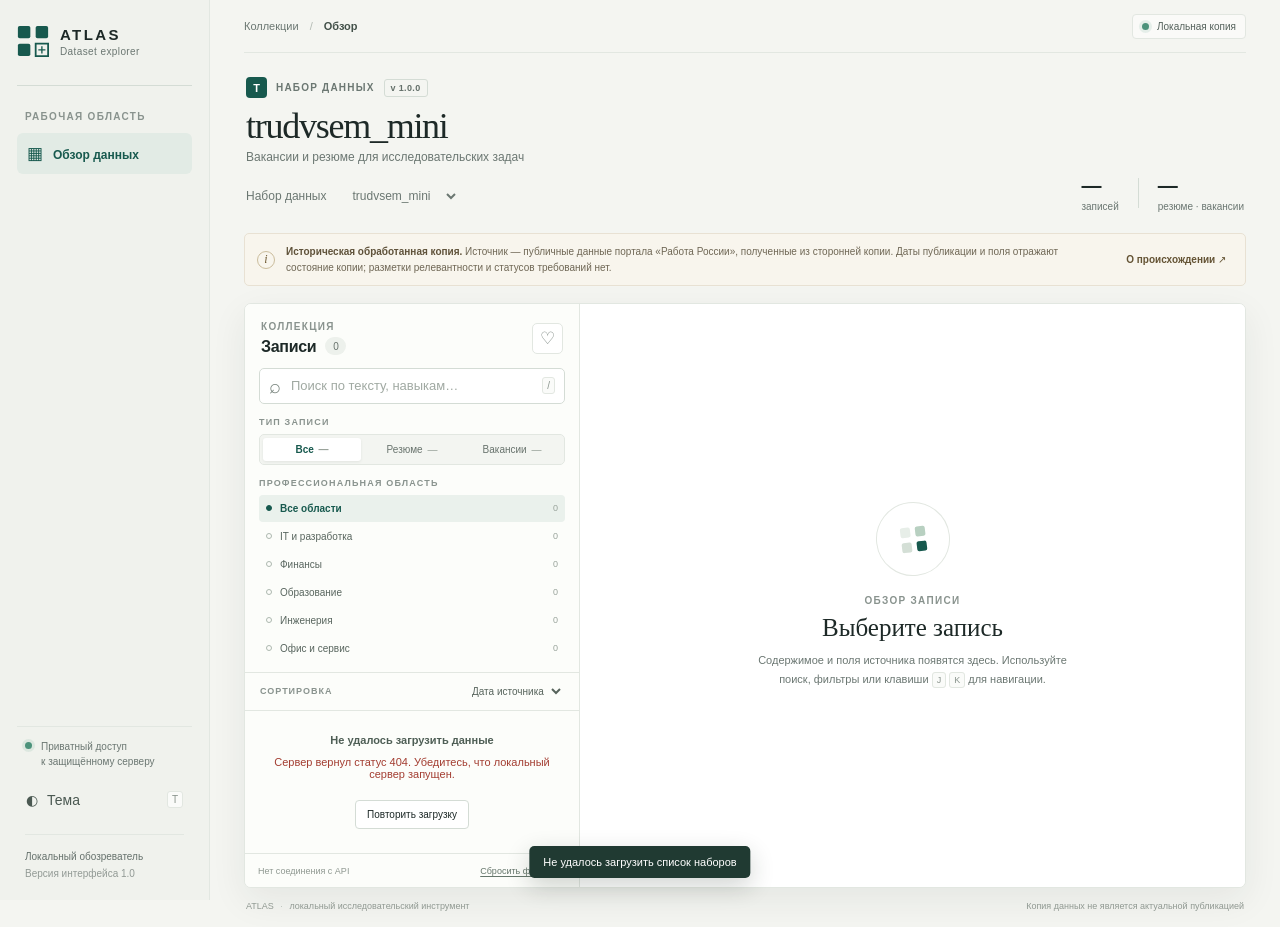
==== web/dataset_viewer/index.html @ a567928f "feat: add dataset viewer Add configurable local viewer, assets and repository safety tests." ====
<!doctype html>
<html lang="ru">
<head>
  <meta charset="utf-8">
  <meta name="viewport" content="width=device-width, initial-scale=1">
  <meta name="color-scheme" content="light dark">
  <meta name="theme-color" content="#f4f5f1">
  <title>trudvsem_mini — ATLAS</title>
  <link rel="stylesheet" href="styles.css">
  <script src="app.js" defer></script>
</head>
<body>
  <a class="skip-link" href="#record-list">Перейти к списку записей</a>
  <div class="app-shell">
    <aside class="rail" aria-label="Навигация">
      <a class="brand" href="#" aria-label="ATLAS — обозреватель датасетов">
        <svg class="brand-mark" viewBox="0 0 36 36" aria-hidden="true"><rect x="1" y="1" width="14" height="14" rx="2"/><rect x="21" y="1" width="14" height="14" rx="2"/><rect x="1" y="21" width="14" height="14" rx="2"/><path d="M21 21h14v14H21z" fill="none" stroke="currentColor" stroke-width="2"/><path d="M24 28h8M28 24v8" stroke="currentColor" stroke-width="1.5"/></svg>
        <span><strong>ATLAS</strong><small>Dataset explorer</small></span>
      </a>
      <div class="rail-rule"></div>
      <p class="eyebrow rail-label">РАБОЧАЯ ОБЛАСТЬ</p>
      <button class="nav-item active" type="button" aria-current="page"><span class="nav-icon" aria-hidden="true">▦</span>Обзор данных</button>
      <div class="rail-bottom">
        <div class="local-note"><span class="local-dot"></span><span>Приватный доступ<br>к защищённому серверу</span></div>
        <button class="theme-button" id="theme-toggle" type="button" aria-label="Включить тёмную тему" title="Сменить тему"><span aria-hidden="true">◐</span><span>Тема</span><kbd>T</kbd></button>
        <div class="rail-foot">Локальный обозреватель<br><span>Версия интерфейса 1.0</span></div>
      </div>
    </aside>

    <main class="workspace">
      <header class="topbar">
        <div class="crumb"><span>Коллекции</span><span class="crumb-slash">/</span><strong>Обзор</strong></div>
        <div class="topbar-right"><span class="local-badge"><i></i>Локальная копия</span><button class="mobile-back" id="mobile-back" type="button" hidden>← К списку</button></div>
      </header>
      <section class="dataset-heading" aria-labelledby="dataset-title">
        <div class="heading-main"><div class="heading-kicker"><span class="dataset-mark" aria-hidden="true">T</span><span>НАБОР ДАННЫХ</span><span class="version" id="dataset-version">v 1.0.0</span></div><h1 id="dataset-title">trudvsem_mini</h1><p class="heading-subtitle">Вакансии и резюме для исследовательских задач</p><label class="dataset-picker">Набор данных <select id="dataset-select" aria-label="Набор данных"><option value="mini">trudvsem_mini</option></select></label></div>
        <div class="heading-metrics"><div><strong id="total-count">—</strong><span>записей</span></div><span class="metric-divider"></span><div><strong id="dataset-counts">—</strong><span>резюме · вакансии</span></div></div>
      </section>
      <div class="provenance-note" role="note"><span class="note-icon" aria-hidden="true">i</span><p><strong>Историческая обработанная копия.</strong> Источник — публичные данные портала «Работа России», полученные из сторонней копии. Даты публикации и поля отражают состояние копии; разметки релевантности и статусов требований нет.</p><button id="source-toggle" type="button" aria-expanded="false">О происхождении <span aria-hidden="true">↗</span></button></div>
      <div id="source-details" class="source-details" hidden></div>

      <section class="browser" aria-label="Обозреватель записей">
        <aside class="list-pane" id="list-pane" aria-label="Фильтры и список записей">
          <div class="list-header"><div><p class="eyebrow">КОЛЛЕКЦИЯ</p><h2>Записи <span class="count-pill" id="filtered-count">0</span></h2></div><button id="favorite-filter" class="icon-button" type="button" aria-label="Показывать только избранное" aria-pressed="false" title="Избранное">♡</button></div>
          <label class="search-box"><span aria-hidden="true">⌕</span><span class="sr-only">Поиск по записям</span><input id="search-input" type="search" placeholder="Поиск по тексту, навыкам…" autocomplete="off"><kbd>/</kbd></label>
          <div class="filter-block"><div class="filter-label">ТИП ЗАПИСИ</div><div class="segmented" role="group" aria-label="Фильтр по типу"><button type="button" class="type-filter selected" data-kind="all" aria-pressed="true">Все <span id="count-all">—</span></button><button type="button" class="type-filter" data-kind="resume" aria-pressed="false">Резюме <span id="count-resume">—</span></button><button type="button" class="type-filter" data-kind="vacancy" aria-pressed="false">Вакансии <span id="count-vacancy">—</span></button></div></div>
          <div class="filter-block group-filter"><div class="filter-label">ПРОФЕССИОНАЛЬНАЯ ОБЛАСТЬ</div><div id="group-options" class="group-options"></div></div>
          <div class="sort-row"><label for="sort-select">СОРТИРОВКА</label><select id="sort-select"><option value="source-date">Дата источника</option><option value="title">Название</option><option value="length">Длина текста</option></select></div>
          <div id="record-list" class="record-list" role="listbox" aria-label="Записи датасета" tabindex="0"><div class="loading-state"><span class="spinner" aria-hidden="true"></span><span>Загрузка локального набора…</span></div></div>
          <div class="list-footer"><span id="list-summary">Подключение к локальному API</span><button id="clear-filters" type="button">Сбросить фильтры</button></div>
        </aside>

        <section class="reader" id="reader" aria-label="Просмотр записи" aria-live="polite">
          <div class="reader-empty" id="reader-empty"><div class="empty-art" aria-hidden="true"><span></span><span></span><span></span><span></span></div><p class="eyebrow">ОБЗОР ЗАПИСИ</p><h2>Выберите запись</h2><p>Содержимое и поля источника появятся здесь. Используйте поиск, фильтры или клавиши <kbd>J</kbd> <kbd>K</kbd> для навигации.</p></div>
          <div id="reader-content" hidden></div>
        </section>
      </section>
      <footer class="page-footer"><span>ATLAS <span class="footer-dot">·</span> локальный исследовательский инструмент</span><span>Копия данных не является актуальной публикацией</span></footer>
    </main>
  </div>
  <div id="toast" class="toast" role="status" aria-live="polite"></div>
</body>
</html>
---- web/dataset_viewer/styles.css ----
@charset "UTF-8";
[hidden] { display: none !important; }
:root { --content-ink: #3f4c45; }
:root[data-theme="dark"] { --content-ink: #c7d2cb; }
body .summary-text, body .text-panel, body .json-panel, body .meta-item dd { color: var(--content-ink); }
body .summary-text, body .text-panel { font-size: 15px; line-height: 1.75; }
body .json-panel, body .meta-item dd, body .skill-chip { font-size: 12px; }
body .record-title { font-size: 12px; }
body .record-meta { font-size: 10px; }
body .search-box input { font-size: 13px; }
body .detail-topline, body .detail-actions { flex-wrap: wrap; gap: 8px; }
:root[data-theme="dark"] .list-pane { background: var(--paper-soft); }
:root[data-theme="dark"] .theme-button,
:root[data-theme="dark"] .crumb strong,
:root[data-theme="dark"] .local-badge,
:root[data-theme="dark"] .source-card summary,
:root[data-theme="dark"] .action-button,
:root[data-theme="dark"] .sort-row select { color: var(--muted); }
:root[data-theme="dark"] .group-option,
:root[data-theme="dark"] .tab-button,
:root[data-theme="dark"] .list-footer,
:root[data-theme="dark"] .list-footer button,
:root[data-theme="dark"] .record-meta,
:root[data-theme="dark"] .detail-kind,
:root[data-theme="dark"] .detail-id { color: var(--muted); }
:root{color-scheme:light;--bg:#f4f5f1;--paper:#fff;--paper-soft:#fafbf8;--ink:#1d2927;--muted:#6b7772;--faint:#89938e;--line:#e2e7e1;--line-strong:#d4dcd5;--accent:#17594e;--accent-strong:#12483f;--accent-soft:#e8f1ed;--sand:#f5f0e6;--sand-ink:#725d37;--danger:#a33d31;--shadow:0 12px 36px rgba(29,49,42,.07);--sans:Inter,"Helvetica Neue",Arial,"Noto Sans",sans-serif;--serif:Georgia,"Times New Roman",serif;font-family:var(--sans);font-size:14px;color:var(--ink);background:var(--bg);font-synthesis:none;text-rendering:optimizeLegibility}*{box-sizing:border-box}body{margin:0;min-width:320px;min-height:100vh;background:var(--bg)}button,input,select{font:inherit;color:inherit}button{cursor:pointer}button:focus-visible,a:focus-visible,input:focus-visible,select:focus-visible,[tabindex]:focus-visible{outline:3px solid #5e9f8b;outline-offset:2px}::selection{background:#cde2d8;color:var(--ink)}.sr-only{position:absolute;width:1px;height:1px;padding:0;margin:-1px;overflow:hidden;clip:rect(0,0,0,0);white-space:nowrap;border:0}.skip-link{position:fixed;z-index:99;left:12px;top:12px;padding:12px;background:var(--paper);color:var(--ink);transform:translateY(-160%)}.skip-link:focus{transform:none}.app-shell{min-height:100vh}.rail{width:210px;position:fixed;inset:0 auto 0 0;background:#f0f2ed;border-right:1px solid var(--line);padding:25px 17px 18px;display:flex;flex-direction:column;z-index:3}.brand{display:flex;align-items:center;gap:11px;text-decoration:none;color:var(--ink)}.brand-mark{width:32px;height:32px;color:var(--accent);fill:currentColor}.brand span{display:flex;flex-direction:column;gap:3px}.brand strong{font-size:15px;letter-spacing:.16em}.brand small{font-size:10px;color:var(--muted);letter-spacing:.04em}.rail-rule{height:1px;background:var(--line-strong);margin:28px 0 25px}.eyebrow,.filter-label{font-size:10px;font-weight:700;letter-spacing:.13em;color:var(--faint)}.rail-label{margin:0 0 11px 8px}.nav-item{height:41px;border:0;background:transparent;text-align:left;border-radius:6px;padding:0 10px;color:#485650;font-weight:600;font-size:12px}.nav-item.active{background:#e2ebe5;color:var(--accent)}.nav-icon{font-size:17px;margin-right:10px}.rail-bottom{margin-top:auto}.local-note{display:flex;align-items:flex-start;gap:9px;padding:12px 8px;color:var(--muted);font-size:10px;line-height:1.5;border-top:1px solid var(--line)}.local-dot,.local-badge i{width:7px;height:7px;border-radius:50%;background:#4c927b;flex:none;margin-top:3px;box-shadow:0 0 0 3px rgba(76,146,123,.12)}.theme-button{display:flex;align-items:center;gap:9px;width:100%;border:1px solid transparent;border-radius:5px;background:transparent;color:#4b5952;padding:9px 8px;text-align:left}.theme-button:hover{background:var(--paper)}.theme-button kbd{margin-left:auto}.rail-foot{margin:16px 8px 0;padding-top:13px;border-top:1px solid var(--line);color:#65716c;font-size:10px;line-height:1.7}.rail-foot span{color:#929a95}.workspace{margin-left:210px;padding:0 34px;max-width:1820px}.topbar{height:53px;display:flex;align-items:center;justify-content:space-between;border-bottom:1px solid var(--line)}.crumb{display:flex;align-items:center;gap:11px;color:var(--muted);font-size:11px}.crumb strong{color:#43514a;font-weight:600}.crumb-slash{color:#b3bab4}.topbar-right{display:flex;align-items:center;gap:12px}.local-badge{display:inline-flex;align-items:center;gap:8px;padding:6px 9px;border:1px solid var(--line);border-radius:4px;background:rgba(255,255,255,.48);color:#54615b;font-size:10px}.local-badge i{margin:0}.dataset-heading{display:flex;justify-content:space-between;align-items:flex-end;padding:24px 2px 19px}.heading-kicker{display:flex;align-items:center;gap:9px;color:var(--muted);font-size:10px;font-weight:700;letter-spacing:.12em}.dataset-mark{display:grid;place-items:center;width:21px;height:21px;background:var(--accent);color:white;border-radius:4px;font-size:11px;letter-spacing:0}.version{border:1px solid var(--line-strong);border-radius:3px;padding:3px 6px;font-size:9px;letter-spacing:.04em;color:#64706a}.dataset-heading h1{font-family:var(--serif);font-weight:500;letter-spacing:-.035em;font-size:36px;margin:7px 0 3px}.heading-subtitle{margin:0;color:var(--muted);font-size:12px}.heading-metrics{display:flex;align-items:center;gap:19px;margin-bottom:2px}.heading-metrics>div{display:flex;flex-direction:column;gap:4px}.heading-metrics strong{font-size:20px;font-weight:600;letter-spacing:-.03em}.heading-metrics strong b{color:#9ba49d;font-size:13px;font-weight:400}.heading-metrics span{font-size:10px;color:var(--muted)}.heading-metrics .metric-divider{height:30px;width:1px;background:var(--line-strong)}.provenance-note{display:flex;align-items:center;gap:11px;border:1px solid #e8e1d3;background:#f8f5ed;border-radius:5px;padding:10px 12px;margin-bottom:17px;color:#6f6755;min-height:45px}.note-icon{display:grid;place-items:center;flex:none;width:18px;height:18px;border:1px solid #cbbd9d;border-radius:50%;font:italic 12px Georgia;color:var(--sand-ink)}.provenance-note p{margin:0;font-size:10px;line-height:1.55;flex:1}.provenance-note strong{color:#5f523a}.provenance-note button{border:0;background:transparent;color:#645334;font-size:10px;font-weight:600;padding:7px;white-space:nowrap}.source-details{margin:-11px 0 16px;padding:13px 16px;background:#fbfaf7;border:1px solid #e8e1d3;border-top:0;font-size:11px;color:#5d675f}.source-grid{display:grid;grid-template-columns:repeat(3,minmax(0,1fr));gap:11px}.source-item dt,.meta-item dt{font-size:9px;text-transform:uppercase;letter-spacing:.09em;color:var(--faint);margin-bottom:4px}.source-item dd,.meta-item dd{margin:0;overflow-wrap:anywhere}.browser{height:min(65vh,690px);min-height:450px;display:grid;grid-template-columns:minmax(280px,335px) minmax(0,1fr);background:var(--paper);border:1px solid var(--line);border-radius:7px;overflow:hidden;box-shadow:var(--shadow)}.list-pane{display:flex;flex-direction:column;min-height:0;border-right:1px solid var(--line);background:#fcfdfa}.list-header{display:flex;align-items:center;justify-content:space-between;padding:17px 16px 12px}.list-header .eyebrow{margin:0 0 5px}.list-header h2{margin:0;font-size:16px;font-weight:600;letter-spacing:-.02em}.count-pill{display:inline-grid;place-items:center;min-width:21px;height:18px;margin-left:5px;border-radius:10px;background:#edf1ec;color:#68736d;font-size:10px;font-weight:500;vertical-align:2px}.icon-button{height:31px;width:31px;border:1px solid var(--line);border-radius:5px;background:var(--paper);color:#7c8780;font-size:17px}.icon-button[aria-pressed=true]{color:#ad694c;background:#fbefea;border-color:#efd4c9}.search-box{height:36px;margin:0 14px 13px;border:1px solid var(--line-strong);border-radius:5px;background:white;display:flex;align-items:center;gap:8px;padding:0 9px;color:#77837c}.search-box>span:first-child{font-size:20px;line-height:1}.search-box input{border:0;outline:0!important;box-shadow:none!important;min-width:0;flex:1;height:100%;font-size:11px;background:transparent}.search-box input::placeholder{color:#a0a9a2}.search-box kbd,kbd{font:10px var(--sans);color:#8b958e;border:1px solid var(--line);border-radius:3px;padding:2px 4px;background:#fafbf9}.filter-block{padding:0 14px 13px}.filter-label{font-size:9px;margin:0 0 7px}.segmented{display:flex;border:1px solid var(--line);border-radius:5px;padding:3px;background:#f3f5f1;gap:2px}.segmented button{flex:1;min-width:0;border:0;background:transparent;border-radius:3px;padding:6px 4px;color:#68736d;font-size:10px}.segmented button span{color:#98a199;margin-left:2px}.segmented button.selected{background:white;color:var(--accent);box-shadow:0 1px 3px #17282014;font-weight:600}.group-filter{padding-bottom:10px}.group-options{display:grid;gap:1px}.group-option{display:flex;align-items:center;width:100%;min-height:27px;padding:4px 7px;border:0;border-radius:4px;background:transparent;text-align:left;color:#59665f;font-size:10px}.group-option:hover{background:#f0f4ef}.group-option.selected{background:#eaf1ec;color:var(--accent);font-weight:600}.group-option .group-dot{width:6px;height:6px;border:1px solid #adb8af;border-radius:50%;margin-right:8px}.group-option.selected .group-dot{border-color:var(--accent);background:var(--accent)}.group-option .group-count{margin-left:auto;color:#99a39b;font-size:9px;font-weight:400}.sort-row{display:flex;align-items:center;justify-content:space-between;padding:8px 15px;border-top:1px solid var(--line);border-bottom:1px solid var(--line)}.sort-row label{font-size:9px;letter-spacing:.11em;color:var(--faint);font-weight:700}.sort-row select{max-width:140px;border:0;background:transparent;font-size:10px;color:#57645c;padding:4px}.record-list{flex:1;min-height:60px;overflow:auto;padding:5px 7px;scrollbar-color:#cdd5cf transparent;scrollbar-width:thin}.record-option{width:100%;display:flex;align-items:flex-start;gap:9px;text-align:left;padding:10px 9px;border:1px solid transparent;background:transparent;border-radius:5px;color:var(--ink);margin-bottom:2px}.record-option:hover{background:#f5f7f3}.record-option.selected{background:#edf4ef;border-color:#dae8de}.kind-icon{flex:none;width:26px;height:26px;border-radius:5px;display:grid;place-items:center;background:#edf2ed;color:#4f7560;font-size:11px;font-weight:700}.kind-icon.vacancy{background:#f2eee6;color:#8b7042}.record-copy{min-width:0;flex:1}.record-title{font-size:11px;line-height:1.45;font-weight:600;display:-webkit-box;-webkit-line-clamp:2;-webkit-box-orient:vertical;overflow:hidden}.record-meta{display:flex;gap:6px;margin-top:4px;color:#87928a;font-size:9px}.record-star{color:#af7952;font-size:12px}.loading-state,.empty-list{height:100%;min-height:120px;display:flex;align-items:center;justify-content:center;flex-direction:column;gap:10px;color:var(--muted);text-align:center;padding:22px;font-size:11px}.empty-list strong{color:#4e5e55}.empty-list button{margin-top:4px;border:1px solid var(--line-strong);border-radius:4px;background:white;padding:7px 10px;font-size:10px}.spinner{width:18px;height:18px;border:2px solid #dbe3dc;border-top-color:var(--accent);border-radius:50%;animation:spin .8s linear infinite}@keyframes spin{to{transform:rotate(360deg)}}.list-footer{min-height:34px;padding:7px 13px;border-top:1px solid var(--line);display:flex;justify-content:space-between;align-items:center;gap:5px;color:#909992;font-size:9px}.list-footer button{border:0;background:transparent;color:#65766b;font-size:9px;text-decoration:underline;text-underline-offset:2px}.reader{min-width:0;overflow:auto;position:relative;background:var(--paper)}.reader-empty{min-height:100%;display:flex;flex-direction:column;align-items:center;justify-content:center;text-align:center;padding:30px}.empty-art{width:74px;height:74px;position:relative;margin-bottom:19px;border:1px solid var(--line);border-radius:50%;display:grid;place-content:center;grid-template-columns:10px 10px;grid-template-rows:10px 10px;gap:5px;transform:rotate(-7deg)}.empty-art span{background:#e7eee8;border-radius:2px}.empty-art span:nth-child(2){background:#b8d0c1}.empty-art span:nth-child(3){background:#d4dfd6}.empty-art span:nth-child(4){background:var(--accent)}.reader-empty .eyebrow{margin:0 0 8px}.reader-empty h2{font-family:var(--serif);font-weight:500;font-size:25px;margin:0 0 9px}.reader-empty>p:last-child{max-width:310px;color:var(--muted);font-size:11px;line-height:1.7;margin:0}.reader-empty kbd{font-size:9px}.record-detail{padding:23px 27px 28px;min-height:100%}.detail-topline{display:flex;justify-content:space-between;align-items:center}.detail-kind{display:inline-flex;align-items:center;gap:7px;color:#75827a;font-size:9px;font-weight:700;letter-spacing:.12em;text-transform:uppercase}.detail-kind .kind-icon{width:23px;height:23px}.detail-actions{display:flex;gap:6px}.action-button{min-height:31px;padding:0 9px;border:1px solid var(--line);border-radius:4px;background:white;color:#5f6a63;font-size:10px}.action-button:hover{background:#f5f7f3}.action-button.favorite-active{color:#ad694c;background:#fbefea}.detail-title{max-width:850px;font-family:var(--serif);font-size:27px;line-height:1.22;letter-spacing:-.025em;font-weight:500;margin:15px 0 8px;overflow-wrap:anywhere}.detail-id{font:10px ui-monospace,SFMono-Regular,Menlo,monospace;color:#89948d}.detail-rule{border:0;border-top:1px solid var(--line);margin:18px 0 0}.tabs{display:flex;gap:21px;border-bottom:1px solid var(--line);margin-top:11px}.tab-button{position:relative;padding:10px 1px 9px;border:0;background:transparent;color:#78837c;font-size:10px}.tab-button[aria-selected=true]{color:var(--accent);font-weight:600}.tab-button[aria-selected=true]:after{content:"";position:absolute;bottom:-1px;left:0;right:0;height:2px;background:var(--accent);border-radius:2px}.tab-panel{padding-top:16px}.section-heading{display:flex;align-items:center;gap:9px;font-size:11px;font-weight:700;margin:0 0 10px}.section-heading:before{content:"";height:14px;width:3px;border-radius:3px;background:#6e9a7f}.summary-block{margin-bottom:19px}.summary-text{font-size:12px;line-height:1.8;color:#3f4c45;white-space:pre-wrap;overflow-wrap:anywhere}.field-grid{display:grid;grid-template-columns:repeat(2,minmax(0,1fr));gap:8px}.meta-item{padding:11px 12px;border:1px solid var(--line);border-radius:4px;background:#fdfefc;min-width:0}.meta-item dd{font-size:11px;line-height:1.6;color:#45524a}.meta-item dd.missing{color:#a0a8a1;font-style:italic}.chips{display:flex;flex-wrap:wrap;gap:6px}.skill-chip{padding:5px 8px;border-radius:4px;background:#edf3ee;color:#416a53;border:1px solid #e0e9e1;font-size:10px;overflow-wrap:anywhere}.skill-chip.soft{background:#f5f1e9;border-color:#eee6d7;color:#826d46}.text-panel{font-size:12px;line-height:1.85;color:#3b4840;white-space:pre-wrap;overflow-wrap:anywhere;padding:15px;background:#fafbf8;border:1px solid var(--line);border-radius:5px;max-height:430px;overflow:auto}.text-tools{display:flex;justify-content:flex-end;margin-bottom:8px}.json-panel{font:10px/1.65 ui-monospace,SFMono-Regular,Menlo,monospace;white-space:pre-wrap;overflow-wrap:anywhere;color:#405148;background:#f7f9f6;border:1px solid var(--line);padding:14px;border-radius:5px;max-height:440px;overflow:auto}.source-card{margin-top:18px;border-top:1px solid var(--line);padding-top:13px}.source-card summary{cursor:pointer;list-style:none;color:#68756d;font-size:10px;font-weight:600}.source-card summary::-webkit-details-marker{display:none}.source-card summary:after{content:"＋";float:right;color:#87938b}.source-card[open] summary:after{content:"−"}.source-card .source-grid{padding-top:12px}.page-footer{display:flex;justify-content:space-between;padding:13px 2px 16px;color:#909992;font-size:9px}.footer-dot{padding:0 4px;color:#b9c1ba}.toast{position:fixed;z-index:10;bottom:22px;left:50%;transform:translate(-50%,14px);opacity:0;pointer-events:none;background:#203a32;color:white;border-radius:5px;padding:10px 14px;box-shadow:0 8px 24px #17281d33;font-size:11px;transition:opacity .18s,transform .18s}.toast.show{opacity:1;transform:translate(-50%,0)}.mobile-back{display:none;border:1px solid var(--line);background:white;border-radius:4px;padding:7px 9px;font-size:10px}.error-state{color:var(--danger)}.error-state button{margin-top:10px;padding:8px 11px;border:1px solid var(--line-strong);background:white;border-radius:4px;color:var(--ink)}
:root[data-theme="dark"]{color-scheme:dark;--bg:#151b19;--paper:#1d2521;--paper-soft:#202925;--ink:#e6ece7;--muted:#a3aea6;--faint:#89958d;--line:#303b35;--line-strong:#3c4941;--accent:#8bbca0;--accent-strong:#a2d0b5;--accent-soft:#26372d;--sand:#302a20;--sand-ink:#d3bd8d;--shadow:0 12px 36px rgba(0,0,0,.2)}:root[data-theme="dark"] .rail{background:#191f1c}:root[data-theme="dark"] .nav-item.active,:root[data-theme="dark"] .group-option.selected,:root[data-theme="dark"] .record-option.selected{background:#26372d;color:#a9cfb5;border-color:#354d3d}:root[data-theme="dark"] .provenance-note{background:#2b281f;border-color:#49412e;color:#c0b38e}:root[data-theme="dark"] .provenance-note strong{color:#e0d0a6}:root[data-theme="dark"] .note-icon{color:#e0d0a6;border-color:#89764e}:root[data-theme="dark"] .provenance-note button{color:#d7c694}:root[data-theme="dark"] .source-details{background:#24241e;border-color:#49412e}:root[data-theme="dark"] .search-box,:root[data-theme="dark"] .segmented button.selected,:root[data-theme="dark"] .action-button,:root[data-theme="dark"] .local-badge,:root[data-theme="dark"] .empty-list button,:root[data-theme="dark"] .error-state button,:root[data-theme="dark"] .mobile-back{background:#252e29}:root[data-theme="dark"] .segmented,:root[data-theme="dark"] .text-panel,:root[data-theme="dark"] .json-panel{background:#19211d}:root[data-theme="dark"] .meta-item{background:#202924}:root[data-theme="dark"] .skill-chip{background:#26372d;color:#afd0b8;border-color:#354b3b}:root[data-theme="dark"] .skill-chip.soft,:root[data-theme="dark"] .kind-icon.vacancy{background:#332e24;color:#d0b979;border-color:#49402d}:root[data-theme="dark"] .kind-icon{background:#26372d;color:#a6cdb2}:root[data-theme="dark"] .icon-button[aria-pressed=true],:root[data-theme="dark"] .favorite-active{background:#382a25;color:#e4a789}:root[data-theme="dark"] .search-box input{color:var(--ink)}:root[data-theme="dark"] .record-option:hover,:root[data-theme="dark"] .group-option:hover,:root[data-theme="dark"] .theme-button:hover{background:#26302a}:root[data-theme="dark"] .count-pill{background:#29332d;color:#acb7af}:root[data-theme="dark"] .empty-art span{background:#324238}:root[data-theme="dark"] .empty-art span:nth-child(2){background:#577361}:root[data-theme="dark"] .empty-art span:nth-child(4){background:var(--accent)}
@media(min-width:1500px){.workspace{padding-left:46px;padding-right:46px}.browser{grid-template-columns:minmax(310px,360px) minmax(0,1fr)}}@media(max-width:1050px){.workspace{padding:0 22px}.rail{width:190px}.workspace{margin-left:190px}.browser{grid-template-columns:minmax(265px,310px) minmax(0,1fr)}.record-detail{padding:20px}.dataset-heading h1{font-size:32px}}@media(max-width:760px){.rail{display:none}.workspace{margin:0;padding:0 15px}.topbar{height:48px}.dataset-heading{padding:19px 1px 15px;align-items:flex-start}.dataset-heading h1{font-size:29px}.heading-subtitle{max-width:250px;font-size:11px;line-height:1.5}.heading-metrics{gap:10px;margin-top:22px}.heading-metrics strong{font-size:16px}.heading-metrics span{font-size:8px}.heading-metrics .metric-divider{height:25px}.provenance-note{align-items:flex-start;padding:9px;gap:8px}.provenance-note p{font-size:9px}.provenance-note button{font-size:9px;padding:4px 1px}.browser{height:calc(100dvh - 310px);min-height:400px;grid-template-columns:minmax(0,1fr)}.list-pane,.reader{grid-column:1;grid-row:1}.reader{display:none}.browser.show-reader .list-pane{display:none}.browser.show-reader .reader{display:block}.mobile-back{display:inline-block}.reader-detail{padding:18px}.record-detail{padding:18px 16px}.detail-title{font-size:24px}.page-footer{font-size:8px;gap:10px}.page-footer span:last-child{text-align:right}.source-grid{grid-template-columns:repeat(2,minmax(0,1fr))}.heading-metrics>div:nth-of-type(2) span{max-width:80px}}@media(max-width:430px){.workspace{padding:0 11px}.dataset-heading{gap:7px}.dataset-heading h1{font-size:25px}.heading-kicker{font-size:8px;gap:6px}.heading-subtitle{font-size:10px}.heading-metrics{gap:7px}.heading-metrics strong{font-size:14px}.heading-metrics span{font-size:7px}.local-badge{font-size:9px;padding:5px 7px}.browser{height:calc(100dvh - 298px);min-height:370px}.field-grid{grid-template-columns:1fr}.detail-actions .action-button{padding:0 7px;font-size:9px}.detail-title{font-size:22px}.tabs{gap:17px}.source-grid{grid-template-columns:1fr 1fr}}@media(prefers-reduced-motion:reduce){*,*::before,*::after{scroll-behavior:auto!important;animation-duration:.01ms!important;animation-iteration-count:1!important;transition-duration:.01ms!important}}

.dataset-picker{display:flex;align-items:center;gap:10px;margin-top:14px;font-size:12px;color:var(--muted)}
.dataset-picker select,.load-more{min-height:36px;padding:7px 12px;border:1px solid var(--border);border-radius:6px;background:var(--surface);color:var(--text);font:inherit;cursor:pointer}.load-more{display:block;width:calc(100% - 24px);margin:12px}.dataset-picker select:focus-visible,.load-more:focus-visible{outline:2px solid var(--accent);outline-offset:2px}
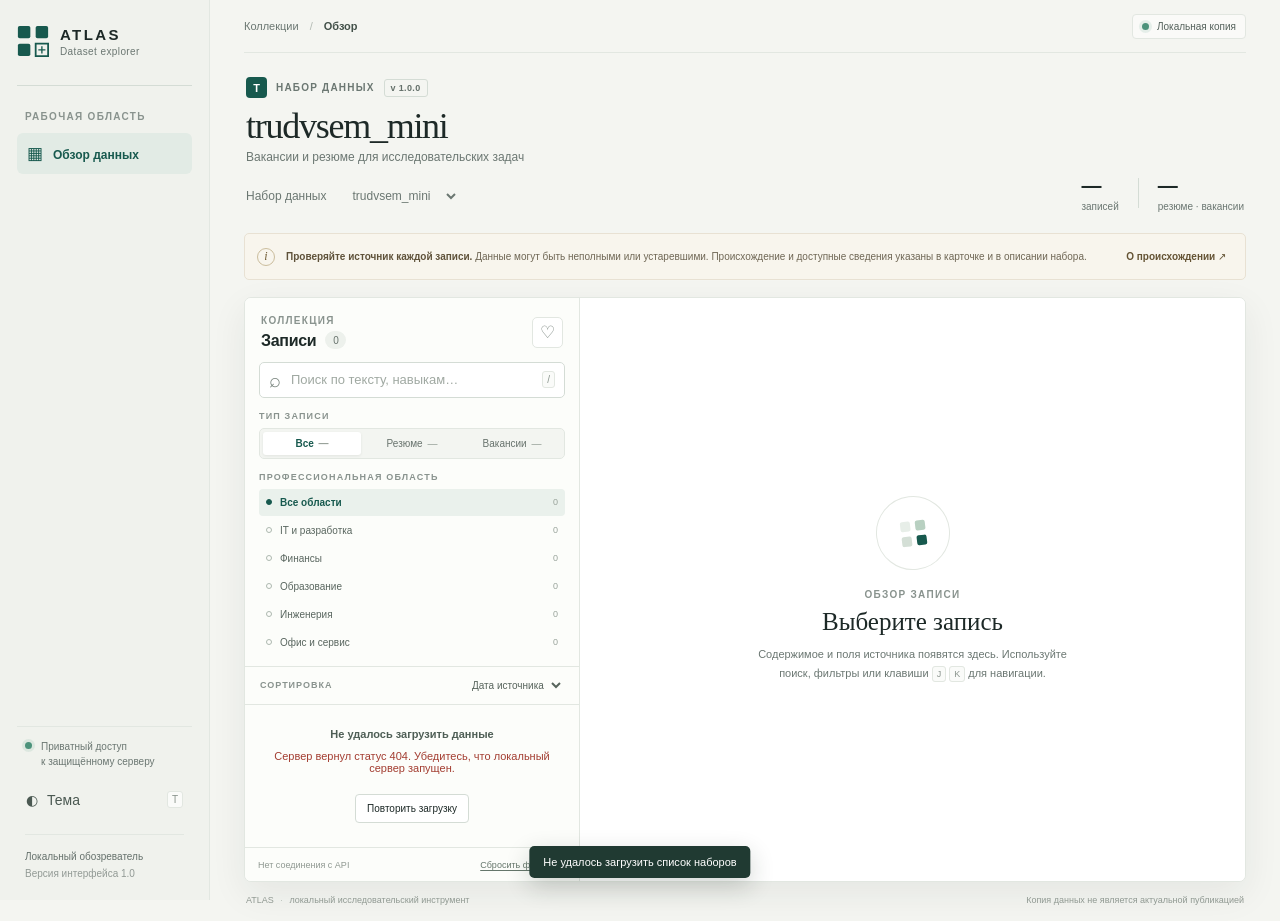
==== commit d3f65d54: "feat: parse vacancy datasets and expand dataset viewer Add vacancy extraction, source evidence and d" ====
--- a/web/dataset_viewer/index.html
+++ b/web/dataset_viewer/index.html
@@ -36,7 +36,7 @@
         <div class="heading-main"><div class="heading-kicker"><span class="dataset-mark" aria-hidden="true">T</span><span>НАБОР ДАННЫХ</span><span class="version" id="dataset-version">v 1.0.0</span></div><h1 id="dataset-title">trudvsem_mini</h1><p class="heading-subtitle">Вакансии и резюме для исследовательских задач</p><label class="dataset-picker">Набор данных <select id="dataset-select" aria-label="Набор данных"><option value="mini">trudvsem_mini</option></select></label></div>
         <div class="heading-metrics"><div><strong id="total-count">—</strong><span>записей</span></div><span class="metric-divider"></span><div><strong id="dataset-counts">—</strong><span>резюме · вакансии</span></div></div>
       </section>
-      <div class="provenance-note" role="note"><span class="note-icon" aria-hidden="true">i</span><p><strong>Историческая обработанная копия.</strong> Источник — публичные данные портала «Работа России», полученные из сторонней копии. Даты публикации и поля отражают состояние копии; разметки релевантности и статусов требований нет.</p><button id="source-toggle" type="button" aria-expanded="false">О происхождении <span aria-hidden="true">↗</span></button></div>
+      <div class="provenance-note" role="note"><span class="note-icon" aria-hidden="true">i</span><p><strong>Проверяйте источник каждой записи.</strong> Данные могут быть неполными или устаревшими. Происхождение и доступные сведения указаны в карточке и в описании набора.</p><button id="source-toggle" type="button" aria-expanded="false">О происхождении <span aria-hidden="true">↗</span></button></div>
       <div id="source-details" class="source-details" hidden></div>
 
       <section class="browser" aria-label="Обозреватель записей">
